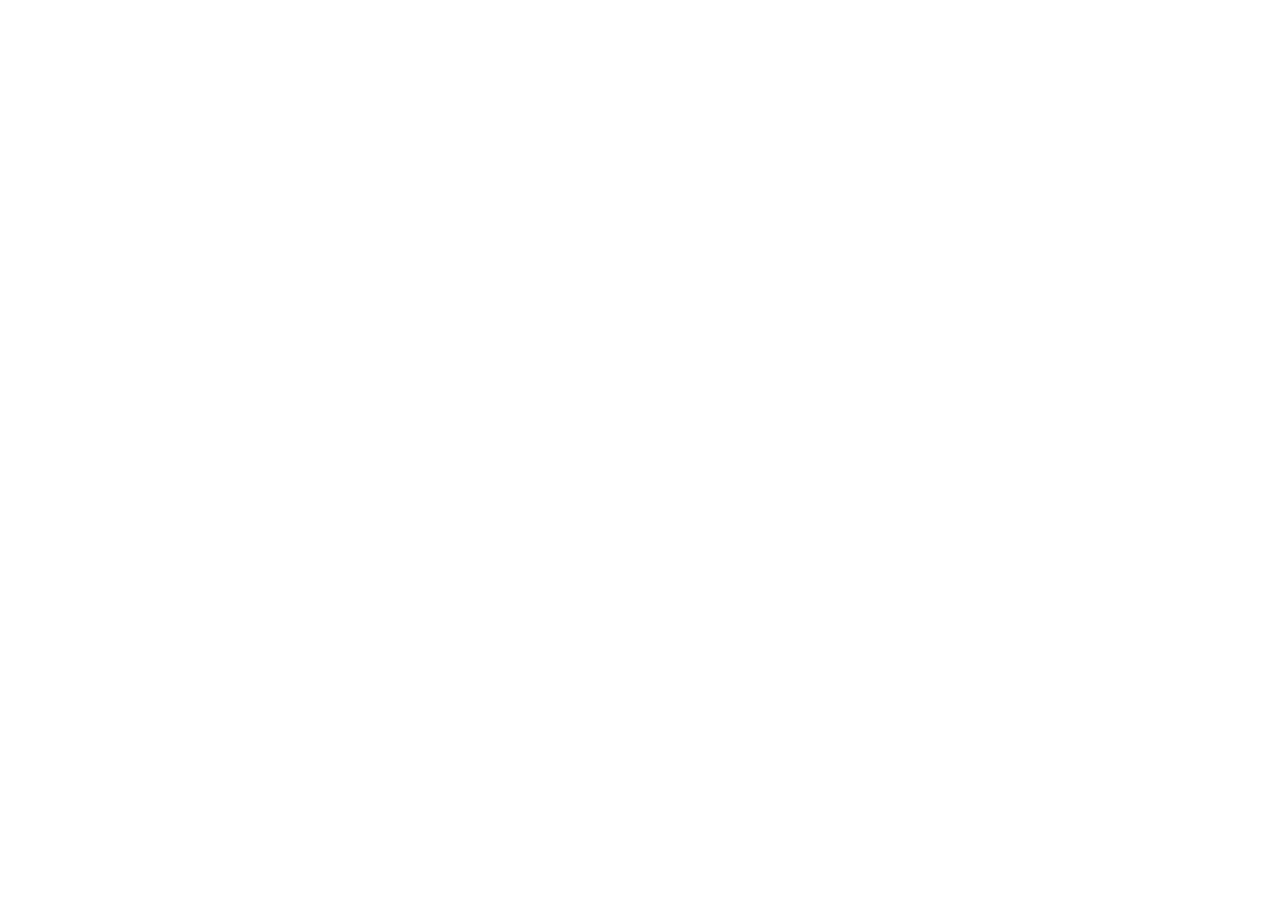
==== digital-skills/creation-contenu.html @ 41d8eed9 "Ajout de la page creation-contenu.html avec scripts et stratégie multicanal" ====
<!DOCTYPE html>
<html lang="en">
<head>
    <meta charset="UTF-8">
    <meta http-equiv="X-UA-Compatible" content="IE=edge">
    <meta name="viewport" content="width=*, initial-scale=1.0">
    <title>création de contenu</title>
</head>
<body>
    
    
</body>
</html>
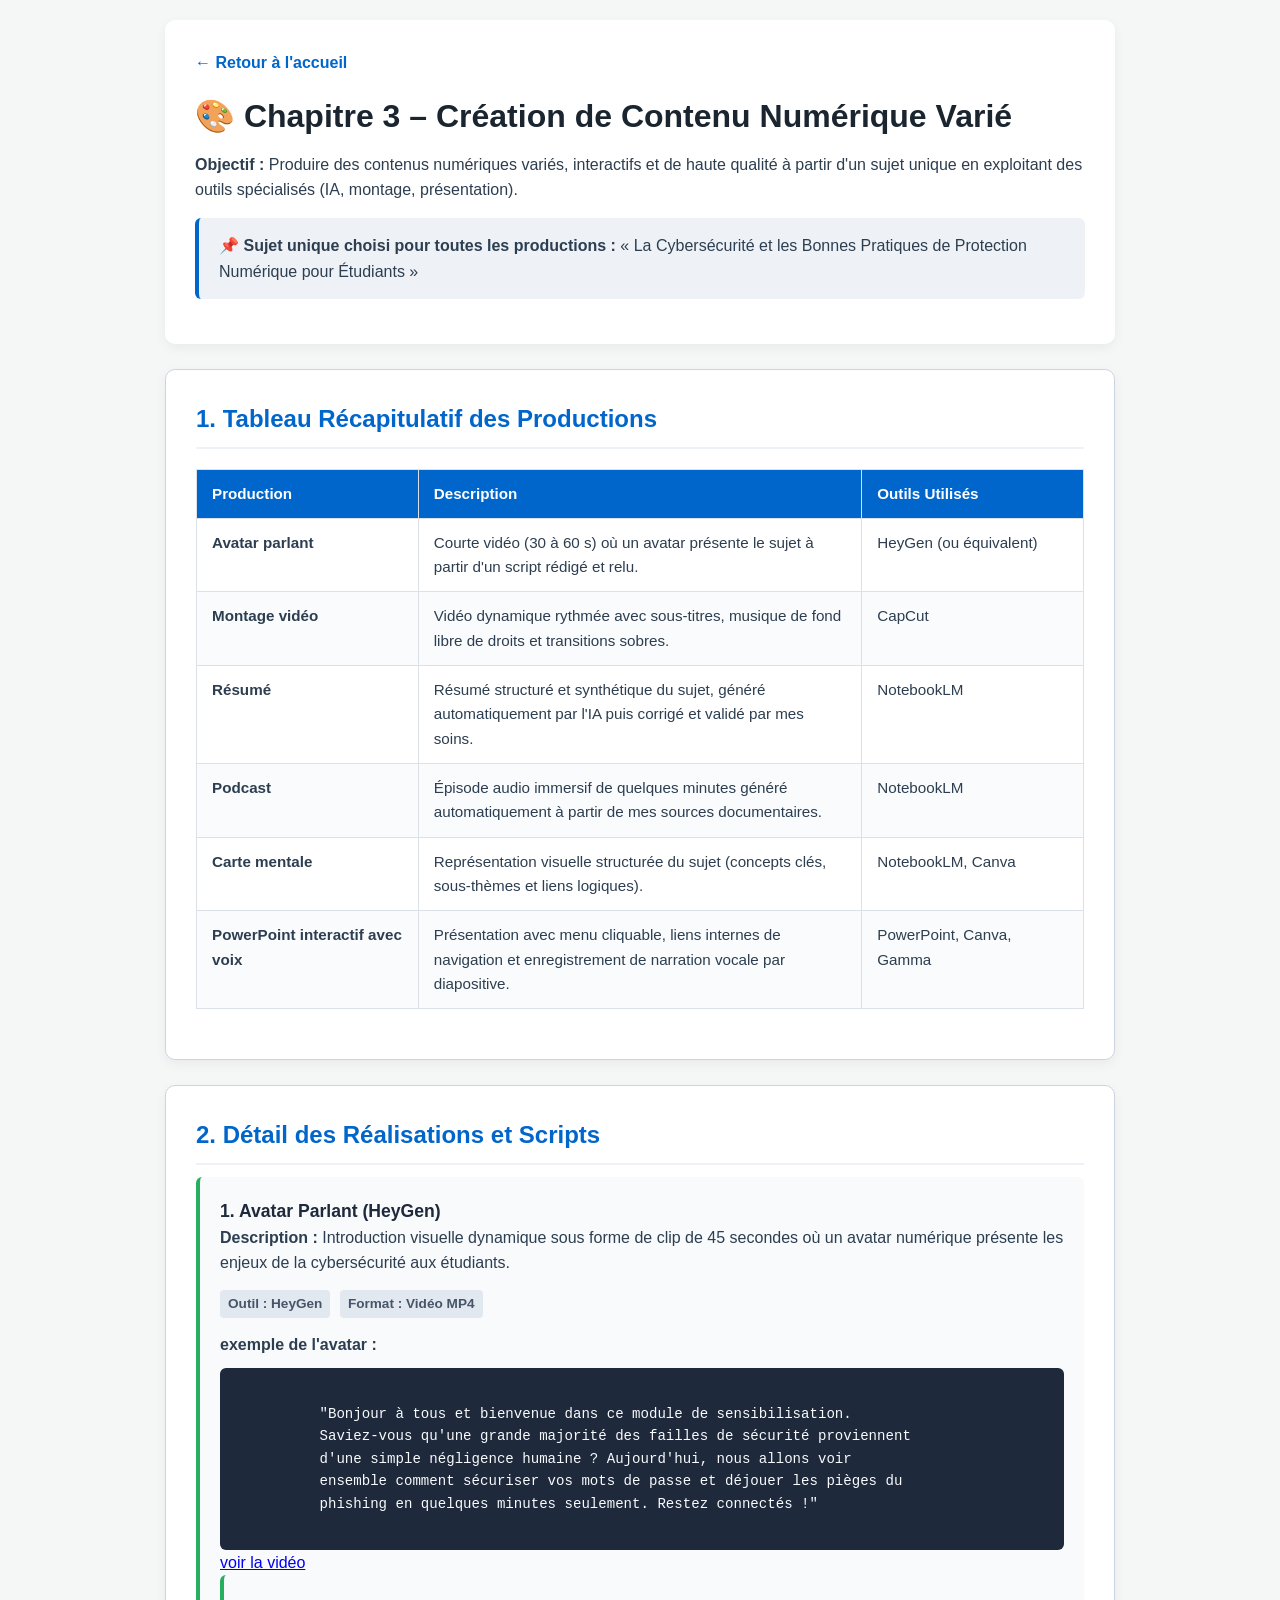
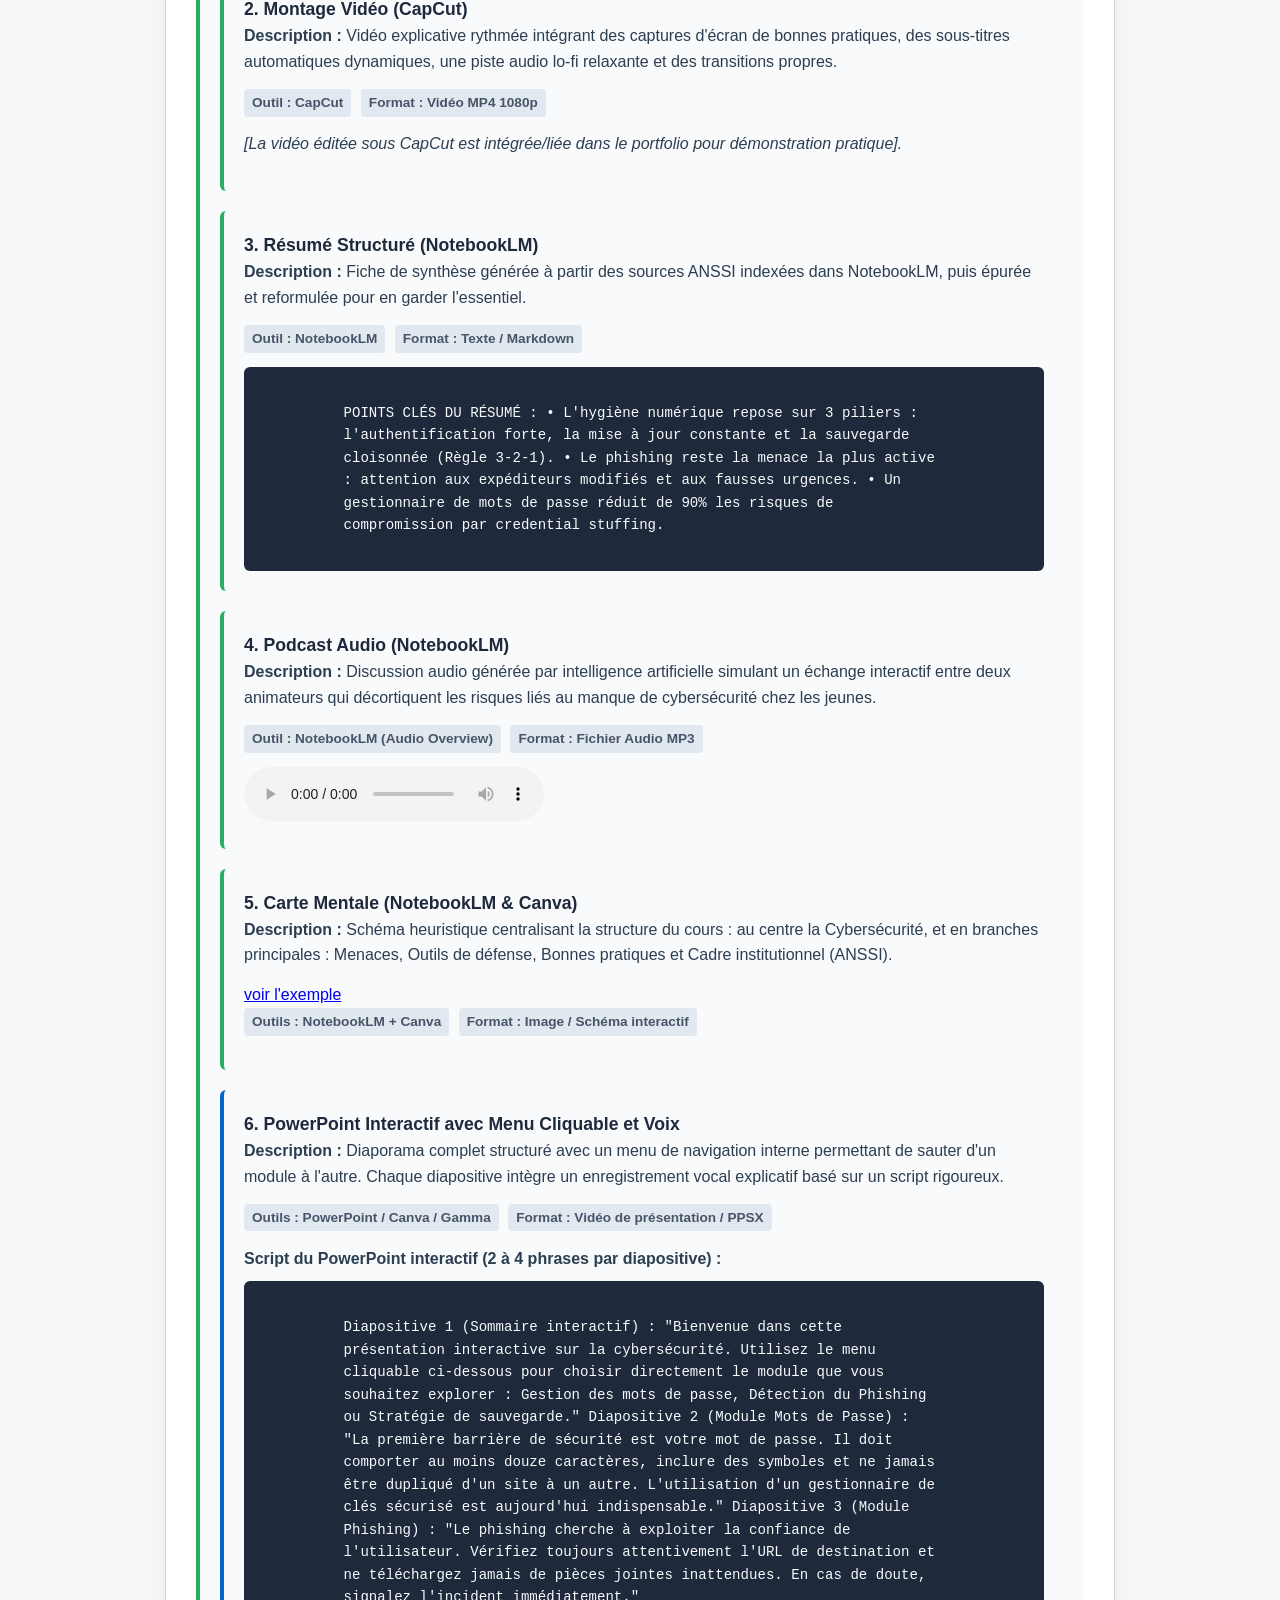
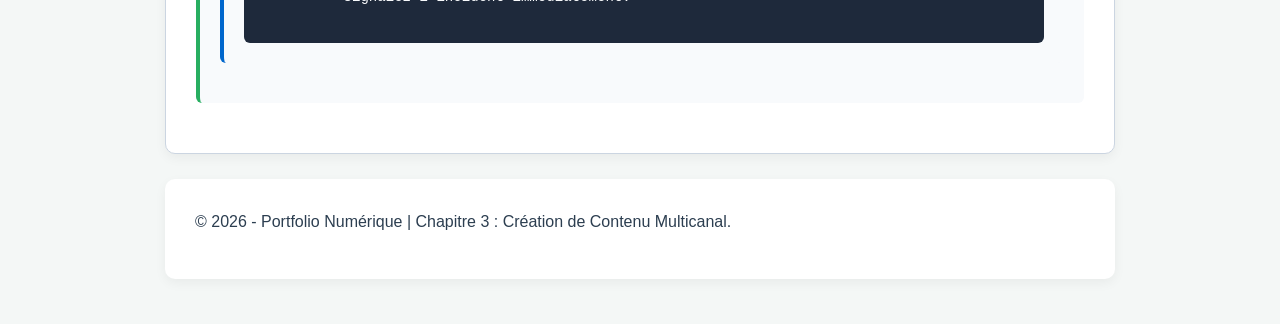
==== commit 5a85ace3: "mise a jour avec succés" ====
--- a/digital-skills/creation-contenu.html
+++ b/digital-skills/creation-contenu.html
@@ -1,13 +1,346 @@
 <!DOCTYPE html>
 <html lang="en">
-<head>
-    <meta charset="UTF-8">
-    <meta http-equiv="X-UA-Compatible" content="IE=edge">
-    <meta name="viewport" content="width=*, initial-scale=1.0">
+  <head>
+    <meta charset="UTF-8" />
+    <meta http-equiv="X-UA-Compatible" content="IE=edge" />
+    <meta name="viewport" content="width=*, initial-scale=1.0" />
     <title>création de contenu</title>
-</head>
-<body>
-    
-    
-</body>
-</html>+    <link rel="stylesheet" href="../css/style.css" />
+    <style>
+      body {
+        font-family: "Segoe UI", Tahoma, Geneva, Verdana, sans-serif;
+        line-height: 1.6;
+        margin: 0;
+        padding: 20px;
+        background-color: #f4f7f6;
+        color: #2c3e50;
+      }
+      header,
+      section,
+      footer {
+        max-width: 950px;
+        margin: 0 auto 25px auto;
+        background: #ffffff;
+        padding: 30px;
+        border-radius: 10px;
+        box-shadow: 0 4px 12px rgba(0, 0, 0, 0.05);
+      }
+      .nav-retour {
+        display: inline-block;
+        margin-bottom: 15px;
+        text-decoration: none;
+        color: #0066cc;
+        font-weight: 600;
+      }
+      h1 {
+        color: #1a252f;
+        margin-bottom: 10px;
+      }
+      h2 {
+        color: #0066cc;
+        border-bottom: 2px solid #eef2f7;
+        padding-bottom: 8px;
+        margin-top: 0;
+      }
+      h3 {
+        color: #34495e;
+        margin-top: 25px;
+      }
+
+      .sujet-box {
+        background: #eef2f7;
+        border-left: 4px solid #0066cc;
+        padding: 15px 20px;
+        border-radius: 6px;
+        margin: 15px 0;
+        font-weight: 500;
+      }
+
+      /* Tableau récapitulatif */
+      table {
+        width: 100%;
+        border-collapse: collapse;
+        margin: 20px 0;
+        font-size: 0.95em;
+      }
+      th,
+      td {
+        border: 1px solid #dce1e7;
+        padding: 12px 15px;
+        text-align: left;
+        vertical-align: top;
+      }
+      th {
+        background-color: #0066cc;
+        color: #ffffff;
+        font-weight: 600;
+      }
+      tr:nth-child(even) {
+        background-color: #f9fbfd;
+      }
+
+      /* Cartes de productions détaillées */
+      .prod-card {
+        background: #f8fafc;
+        border-left: 4px solid #27ae60;
+        padding: 20px;
+        border-radius: 6px;
+        margin-bottom: 20px;
+      }
+      .prod-card h4 {
+        margin-top: 0;
+        color: #1e293b;
+        font-size: 1.1em;
+      }
+      .meta-tag {
+        display: inline-block;
+        background: #e2e8f0;
+        color: #475569;
+        padding: 3px 8px;
+        border-radius: 4px;
+        font-size: 0.85em;
+        margin-right: 5px;
+        font-weight: 600;
+      }
+      .script-box {
+        background: #1e293b;
+        color: #f8fafc;
+        padding: 12px 15px;
+        border-radius: 6px;
+        font-family: "Courier New", Courier, monospace;
+        font-size: 0.88em;
+        margin-top: 10px;
+        white-space: pre-wrap;
+      }
+    </style>
+  </head>
+  <body>
+    <header>
+      <a href="../index.html" class="nav-retour">← Retour à l'accueil</a>
+      <h1>🎨 Chapitre 3 – Création de Contenu Numérique Varié</h1>
+      <p>
+        <strong>Objectif :</strong> Produire des contenus numériques variés,
+        interactifs et de haute qualité à partir d'un sujet unique en exploitant
+        des outils spécialisés (IA, montage, présentation).
+      </p>
+
+      <div class="sujet-box">
+        📌 <strong>Sujet unique choisi pour toutes les productions :</strong> «
+        La Cybersécurité et les Bonnes Pratiques de Protection Numérique pour
+        Étudiants »
+      </div>
+    </header>
+    <section>
+      <h2>1. Tableau Récapitulatif des Productions</h2>
+      <table>
+        <thead>
+          <tr>
+            <th style="width: 25%">Production</th>
+            <th style="width: 50%">Description</th>
+            <th style="width: 25%">Outils Utilisés</th>
+          </tr>
+        </thead>
+        <tbody>
+          <tr>
+            <td><strong>Avatar parlant</strong></td>
+            <td>
+              Courte vidéo (30 à 60 s) où un avatar présente le sujet à partir
+              d'un script rédigé et relu.
+            </td>
+            <td>HeyGen (ou équivalent)</td>
+          </tr>
+          <tr>
+            <td><strong>Montage vidéo</strong></td>
+            <td>
+              Vidéo dynamique rythmée avec sous-titres, musique de fond libre de
+              droits et transitions sobres.
+            </td>
+            <td>CapCut</td>
+          </tr>
+          <tr>
+            <td><strong>Résumé</strong></td>
+            <td>
+              Résumé structuré et synthétique du sujet, généré automatiquement
+              par l'IA puis corrigé et validé par mes soins.
+            </td>
+            <td>NotebookLM</td>
+          </tr>
+          <tr>
+            <td><strong>Podcast</strong></td>
+            <td>
+              Épisode audio immersif de quelques minutes généré automatiquement
+              à partir de mes sources documentaires.
+            </td>
+            <td>NotebookLM</td>
+          </tr>
+          <tr>
+            <td><strong>Carte mentale</strong></td>
+            <td>
+              Représentation visuelle structurée du sujet (concepts clés,
+              sous-thèmes et liens logiques).
+            </td>
+            <td>NotebookLM, Canva</td>
+          </tr>
+          <tr>
+            <td><strong>PowerPoint interactif avec voix</strong></td>
+            <td>
+              Présentation avec menu cliquable, liens internes de navigation et
+              enregistrement de narration vocale par diapositive.
+            </td>
+            <td>PowerPoint, Canva, Gamma</td>
+          </tr>
+        </tbody>
+      </table>
+    </section>
+
+    <!-- SECTION 2 : DÉTAIL DES PRODUCTIONS & SCRIPTS -->
+    <section>
+      <h2>2. Détail des Réalisations et Scripts</h2>
+
+      <!-- 1. AVATAR PARLANT -->
+      <div class="prod-card">
+        <h4>1. Avatar Parlant (HeyGen)</h4>
+        <p>
+          <strong>Description :</strong> Introduction visuelle dynamique sous
+          forme de clip de 45 secondes où un avatar numérique présente les
+          enjeux de la cybersécurité aux étudiants.
+        </p>
+        <p>
+          <span class="meta-tag">Outil : HeyGen</span>
+          <span class="meta-tag">Format : Vidéo MP4</span>
+        </p>
+        <strong>exemple de l'avatar :</strong>
+        <div class="script-box">
+          "Bonjour à tous et bienvenue dans ce module de sensibilisation.
+          Saviez-vous qu'une grande majorité des failles de sécurité proviennent
+          d'une simple négligence humaine ? Aujourd'hui, nous allons voir
+          ensemble comment sécuriser vos mots de passe et déjouer les pièges du
+          phishing en quelques minutes seulement. Restez connectés !"
+        </div>
+        <a
+        href="https://app.heygen.com/videos/cybers-curit-l-ia-au-service-des-pirates-7026e798173a4284b54609c6571f7dae"
+        target="_blank"
+        rel="noopener noreferrer"
+        >voir la vidéo</a
+      </div>
+
+      <!-- 2. MONTAGE VIDÉO -->
+      <div class="prod-card">
+        <h4>2. Montage Vidéo (CapCut)</h4>
+        <p>
+          <strong>Description :</strong> Vidéo explicative rythmée intégrant des
+          captures d'écran de bonnes pratiques, des sous-titres automatiques
+          dynamiques, une piste audio lo-fi relaxante et des transitions
+          propres.
+        </p>
+        <p>
+          <span class="meta-tag">Outil : CapCut</span>
+          <span class="meta-tag">Format : Vidéo MP4 1080p</span>
+        </p>
+        <p>
+          <em
+            >[La vidéo éditée sous CapCut est intégrée/liée dans le portfolio
+            pour démonstration pratique].</em
+          >
+        </p>
+      </div>
+
+      <!-- 3. RÉSUMÉ -->
+      <div class="prod-card">
+        <h4>3. Résumé Structuré (NotebookLM)</h4>
+        <p>
+          <strong>Description :</strong> Fiche de synthèse générée à partir des
+          sources ANSSI indexées dans NotebookLM, puis épurée et reformulée pour
+          en garder l'essentiel.
+        </p>
+        <p>
+          <span class="meta-tag">Outil : NotebookLM</span>
+          <span class="meta-tag">Format : Texte / Markdown</span>
+        </p>
+        <div class="script-box">
+          POINTS CLÉS DU RÉSUMÉ : • L'hygiène numérique repose sur 3 piliers :
+          l'authentification forte, la mise à jour constante et la sauvegarde
+          cloisonnée (Règle 3-2-1). • Le phishing reste la menace la plus active
+          : attention aux expéditeurs modifiés et aux fausses urgences. • Un
+          gestionnaire de mots de passe réduit de 90% les risques de
+          compromission par credential stuffing.
+        </div>
+      </div>
+
+      <!-- 4. PODCAST -->
+      <div class="prod-card">
+        <h4>4. Podcast Audio (NotebookLM)</h4>
+        <p>
+          <strong>Description :</strong> Discussion audio générée par
+          intelligence artificielle simulant un échange interactif entre deux
+          animateurs qui décortiquent les risques liés au manque de
+          cybersécurité chez les jeunes.
+        </p>
+        <p>
+          <span class="meta-tag">Outil : NotebookLM (Audio Overview)</span>
+          <span class="meta-tag">Format : Fichier Audio MP3</span>
+
+        </p>
+        <audio src="/portfolio-numerique/media/cyber.mp3" controls></audio>
+      </div>
+
+      <!-- 5. CARTE MENTALE -->
+      <div class="prod-card">
+        <h4>5. Carte Mentale (NotebookLM & Canva)</h4>
+        <p>
+          <strong>Description :</strong> Schéma heuristique centralisant la
+          structure du cours : au centre la Cybersécurité, et en branches
+          principales : Menaces, Outils de défense, Bonnes pratiques et Cadre
+          institutionnel (ANSSI).
+        </p>
+        <a href="https://notebooklm.link.google/7RynKj3DYwba" target="_blank" rel="noopener noreferrer">voir l'exemple</a>
+        <p>
+          <span class="meta-tag">Outils : NotebookLM + Canva</span>
+          <span class="meta-tag">Format : Image / Schéma interactif</span>
+        </p>
+      </div>
+
+      <!-- 6. POWERPOINT INTERACTIF AVEC VOIX -->
+      <div class="prod-card" style="border-left-color: #0066cc">
+        <h4>6. PowerPoint Interactif avec Menu Cliquable et Voix</h4>
+        <p>
+          <strong>Description :</strong> Diaporama complet structuré avec un
+          menu de navigation interne permettant de sauter d'un module à l'autre.
+          Chaque diapositive intègre un enregistrement vocal explicatif basé sur
+          un script rigoureux.
+        </p>
+        <p>
+          <span class="meta-tag">Outils : PowerPoint / Canva / Gamma</span>
+          <span class="meta-tag">Format : Vidéo de présentation / PPSX</span>
+        </p>
+
+        <strong
+          >Script du PowerPoint interactif (2 à 4 phrases par diapositive)
+          :</strong
+        >
+        <div class="script-box">
+          Diapositive 1 (Sommaire interactif) : "Bienvenue dans cette
+          présentation interactive sur la cybersécurité. Utilisez le menu
+          cliquable ci-dessous pour choisir directement le module que vous
+          souhaitez explorer : Gestion des mots de passe, Détection du Phishing
+          ou Stratégie de sauvegarde." Diapositive 2 (Module Mots de Passe) :
+          "La première barrière de sécurité est votre mot de passe. Il doit
+          comporter au moins douze caractères, inclure des symboles et ne jamais
+          être dupliqué d'un site à un autre. L'utilisation d'un gestionnaire de
+          clés sécurisé est aujourd'hui indispensable." Diapositive 3 (Module
+          Phishing) : "Le phishing cherche à exploiter la confiance de
+          l'utilisateur. Vérifiez toujours attentivement l'URL de destination et
+          ne téléchargez jamais de pièces jointes inattendues. En cas de doute,
+          signalez l'incident immédiatement."
+        </div>
+      </div>
+    </section>
+
+    <footer>
+      <p>
+        &copy; 2026 - Portfolio Numérique | Chapitre 3 : Création de Contenu
+        Multicanal.
+      </p>
+    </footer>
+  </body>
+</html>
--- a/css/style.css
+++ b/css/style.css
@@ -0,0 +1,246 @@
+:root {
+    --bg-color: #f4f7f9;
+    --surface-color: #ffffff;
+    --text-color: #1e293b;
+    --muted-color: #475569;
+    --primary-color: #0f4c81;
+    --accent-color: #0ea5e9;
+    --border-color: #cbd5e1;
+    --code-bg: #0f172a;
+    --code-text: #e2e8f0;
+    --shadow: 0 4px 12px rgba(15, 23, 42, 0.08);
+}
+
+body.dark-mode {
+    --bg-color: #0b1120;
+    --surface-color: #1e293b;
+    --text-color: #f1f5f9;
+    --muted-color: #cbd5e1;
+    --primary-color: #38bdf8;
+    --accent-color: #0284c7;
+    --border-color: #334155;
+    --code-bg: #020617;
+    --code-text: #f8fafc;
+    --shadow: 0 4px 14px rgba(0, 0, 0, 0.35);
+}
+
+* {
+    box-sizing: border-box;
+    margin: 0;
+    padding: 0;
+}
+
+body {
+    font-family: 'Segoe UI', Tahoma, Geneva, Verdana, sans-serif;
+    background-color: var(--bg-color);
+    color: var(--text-color);
+    line-height: 1.6;
+    transition: background-color 0.25s ease, color 0.25s ease;
+}
+
+.site-header {
+    background-color: var(--primary-color);
+    color: #ffffff;
+    padding: 1rem 1.5rem;
+    position: sticky;
+    top: 0;
+    z-index: 100;
+    box-shadow: var(--shadow);
+}
+
+.header-inner {
+    max-width: 1100px;
+    margin: 0 auto;
+    display: flex;
+    align-items: center;
+    justify-content: space-between;
+    gap: 1rem;
+    flex-wrap: wrap;
+}
+
+.brand {
+    font-size: 1.25rem;
+    font-weight: 700;
+    color: #ffffff;
+    text-decoration: none;
+}
+
+.nav-menu {
+    display: flex;
+    align-items: center;
+    gap: 1rem;
+    flex-wrap: wrap;
+}
+
+.nav-menu a {
+    color: #ffffff;
+    text-decoration: none;
+    font-weight: 500;
+    padding: 0.35rem 0.65rem;
+    border-radius: 6px;
+}
+
+.nav-menu a:hover,
+.nav-menu a:focus {
+    background-color: rgba(255, 255, 255, 0.18);
+    outline: 2px solid #ffffff;
+}
+
+.controls {
+    display: flex;
+    gap: 0.5rem;
+}
+
+.btn {
+    background-color: var(--accent-color);
+    color: #ffffff;
+    border: none;
+    padding: 0.5rem 0.9rem;
+    border-radius: 6px;
+    font-weight: 600;
+    cursor: pointer;
+}
+
+.btn:hover {
+    opacity: 0.92;
+}
+
+.menu-toggle {
+    display: none;
+    background: transparent;
+    color: #ffffff;
+    border: 1px solid rgba(255, 255, 255, 0.6);
+    padding: 0.4rem 0.7rem;
+    border-radius: 6px;
+    font-size: 1.1rem;
+    cursor: pointer;
+}
+
+.container {
+    max-width: 1100px;
+    margin: 2rem auto;
+    padding: 0 1.25rem;
+}
+
+section {
+    background-color: var(--surface-color);
+    border: 1px solid var(--border-color);
+    border-radius: 10px;
+    padding: 1.5rem;
+    margin-bottom: 1.75rem;
+    box-shadow: var(--shadow);
+}
+
+h1, h2, h3 {
+    color: var(--primary-color);
+    margin-bottom: 0.75rem;
+}
+
+p, ul, ol {
+    margin-bottom: 0.9rem;
+}
+
+ul, ol {
+    padding-left: 1.5rem;
+}
+
+.cards-grid {
+    display: grid;
+    grid-template-columns: repeat(auto-fit, minmax(260px, 1fr));
+    gap: 1.25rem;
+    margin-top: 1rem;
+}
+
+.card {
+    background-color: var(--bg-color);
+    border: 1px solid var(--border-color);
+    border-radius: 8px;
+    padding: 1.2rem;
+    display: flex;
+    flex-direction: column;
+    justify-content: space-between;
+}
+
+.card a {
+    display: inline-block;
+    margin-top: 0.75rem;
+    color: var(--primary-color);
+    font-weight: 700;
+    text-decoration: none;
+}
+
+.card a:hover {
+    text-decoration: underline;
+}
+
+.media-img {
+    width: 100%;
+    max-width: 780px;
+    height: auto;
+    display: block;
+    margin: 1rem auto;
+    border-radius: 8px;
+    border: 1px solid var(--border-color);
+}
+
+pre {
+    background-color: var(--code-bg);
+    color: var(--code-text);
+    padding: 1rem;
+    border-radius: 8px;
+    overflow-x: auto;
+    margin: 0.75rem 0 1rem;
+}
+
+code {
+    font-family: Consolas, Monaco, 'Courier New', monospace;
+}
+
+table {
+    width: 100%;
+    border-collapse: collapse;
+    margin: 1rem 0;
+}
+
+th, td {
+    border: 1px solid var(--border-color);
+    padding: 0.75rem;
+    text-align: left;
+}
+
+th {
+    background-color: var(--primary-color);
+    color: #ffffff;
+}
+
+.quiz-option {
+    display: block;
+    margin: 0.45rem 0;
+    cursor: pointer;
+}
+
+.site-footer {
+    text-align: center;
+    padding: 1.5rem;
+    color: var(--muted-color);
+    border-top: 1px solid var(--border-color);
+    margin-top: 2rem;
+}
+
+@media (max-width: 720px) {
+    .menu-toggle {
+        display: inline-block;
+    }
+
+    .nav-menu {
+        display: none;
+        width: 100%;
+        flex-direction: column;
+        align-items: flex-start;
+        padding-top: 0.75rem;
+    }
+
+    .nav-menu.open {
+        display: flex;
+    }
+}
